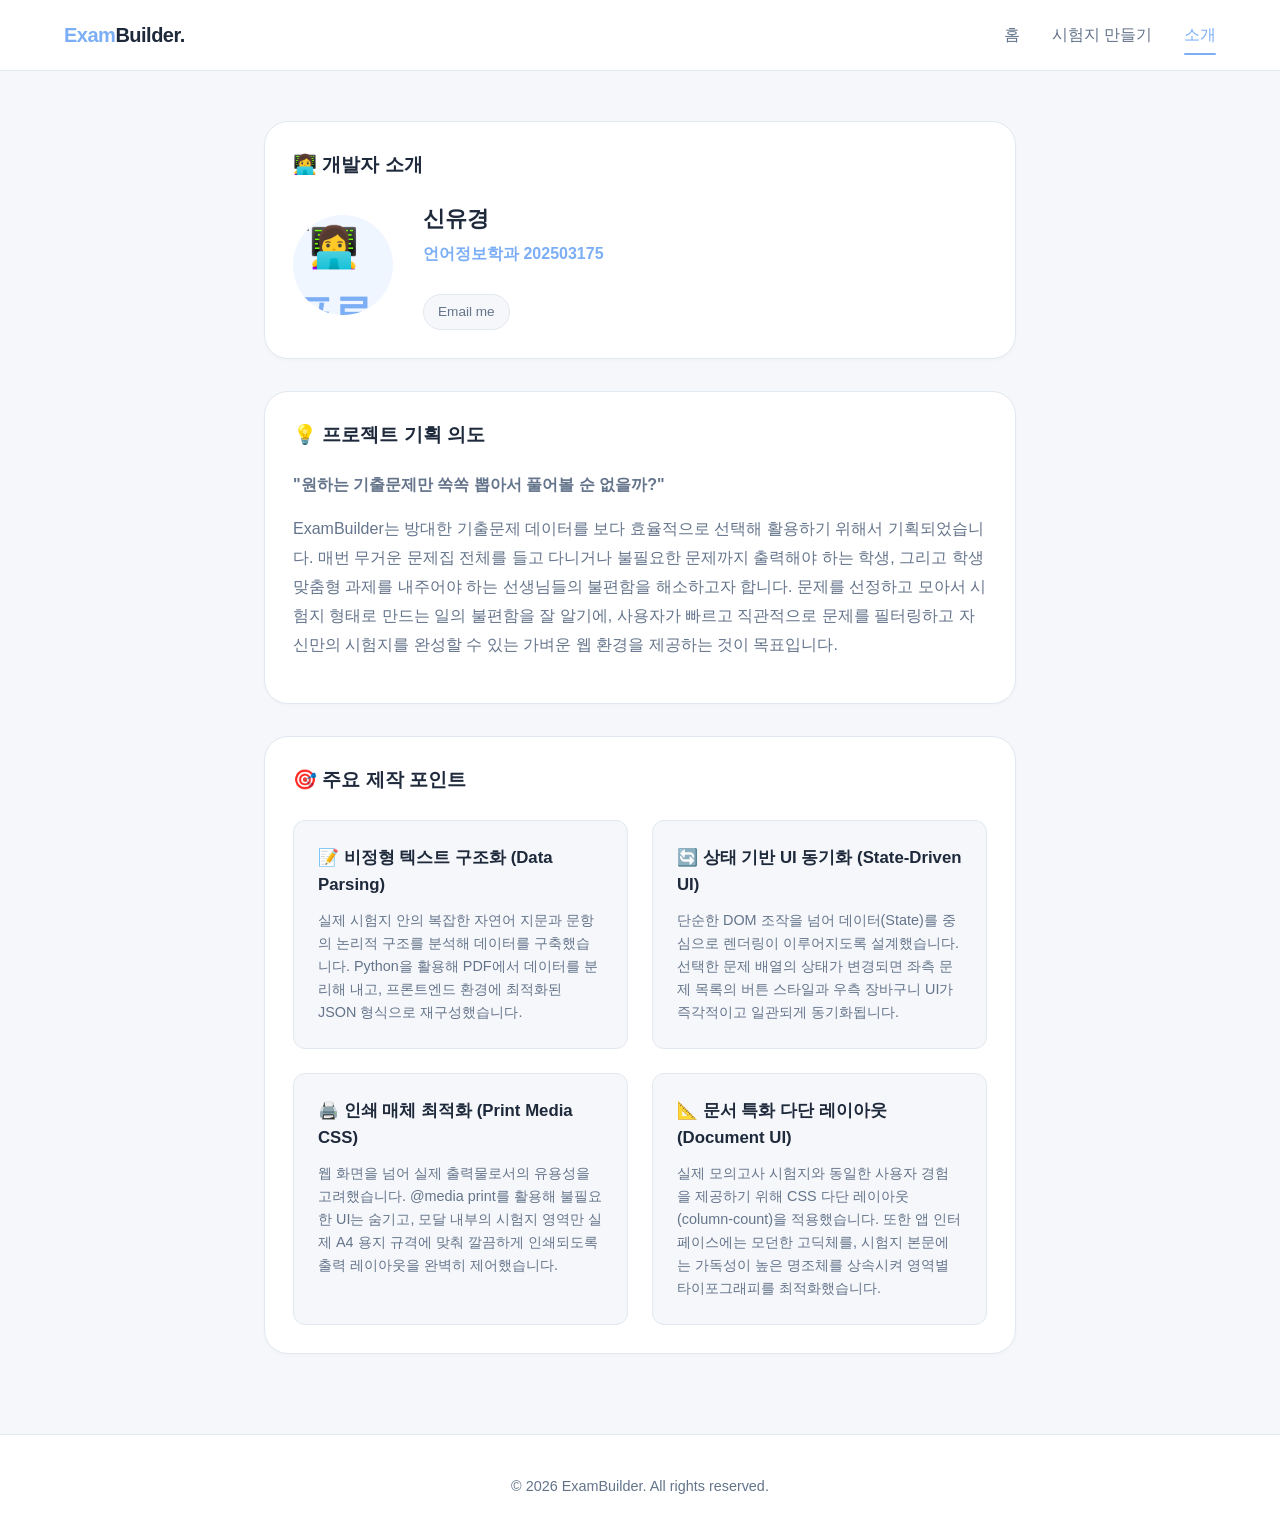
==== about.html @ db3f3ad5 "Add files via upload" ====
<!DOCTYPE html>
<html lang="en">

<head>
    <meta charset="UTF-8">
    <meta name="viewport" content="width=device-width, initial-scale=1.0">
    <title>ExamBuilder</title>

    <link rel="preconnect" href="https://fonts.googleapis.com">
    <link rel="preconnect" href="https://fonts.gstatic.com" crossorigin>
    <link href="https://fonts.googleapis.com/css2?family=Nanum+Myeongjo:wght@400;700;800&display=swap" rel="stylesheet">

    <link rel="stylesheet" href="style.css">
</head>

<body>
    <header>
        <div class="container header-inner">
            <div class="logo">
                <a href="index.html"><span>Exam</span>Builder.</a>
            </div>
            <nav>
                <ul>
                    <li><a href="index.html">홈</a></li>
                    <li><a href="content.html">시험지 만들기</a></li>
                    <li><a href="about.html" class="active">소개</a></li>
                </ul>
            </nav>
        </div>
    </header>

    <main class="container about-layout">
        <section class="card">
            <h2 class="section-title">👩‍💻 개발자 소개</h2>
            <div class="profile-wrapper">
                <div class="profile-avatar">
                    <img src="img/profile.png" alt="👩‍💻 프로필 아바타" class="profile-img">
                </div>
                <div class="profile-info">
                    <h3>신유경</h3>
                    <span class="role">언어정보학과 202503175</span>

                    <div class="profile-links">
                        <a href="mailto:cheongsan16@naver.com" class="link-badge">Email me</a>
                    </div>
                </div>
            </div>
        </section>

        <section class="card">
            <h2 class="section-title">💡 프로젝트 기획 의도</h2>
            <div class="text-content">
                <p><strong>"원하는 기출문제만 쏙쏙 뽑아서 풀어볼 순 없을까?"</strong></p>
                <p>ExamBuilder는 방대한 기출문제 데이터를 보다 효율적으로 선택해 활용하기 위해서 기획되었습니다. 매번 무거운 문제집 전체를 들고 다니거나 불필요한 문제까지 출력해야
                    하는 학생, 그리고 학생 맞춤형 과제를 내주어야 하는 선생님들의 불편함을 해소하고자 합니다. 문제를 선정하고 모아서 시험지 형태로 만드는 일의 불편함을 잘 알기에,
                    사용자가 빠르고 직관적으로 문제를 필터링하고 자신만의 시험지를 완성할 수 있는 가벼운 웹 환경을 제공하는 것이 목표입니다.</p>
            </div>
        </section>

        <section class="card">
            <h2 class="section-title">🎯 주요 제작 포인트</h2>
            <div class="point-grid">
                <div class="point-item">
                    <h4>📝 비정형 텍스트 구조화 (Data Parsing)</h4>
                    <p>실제 시험지 안의 복잡한 자연어 지문과 문항의 논리적 구조를 분석해 데이터를 구축했습니다. Python을 활용해 PDF에서 데이터를 분리해 내고,
                        프론트엔드 환경에 최적화된 JSON 형식으로 재구성했습니다.</p>
                </div>
                <div class="point-item">
                    <h4>🔄 상태 기반 UI 동기화 (State-Driven UI)</h4>
                    <p>단순한 DOM 조작을 넘어 데이터(State)를 중심으로 렌더링이 이루어지도록 설계했습니다. 선택한 문제 배열의 상태가 변경되면 좌측 문제 목록의 버튼 스타일과 우측
                        장바구니 UI가 즉각적이고 일관되게 동기화됩니다.</p>
                </div>
                <div class="point-item">
                    <h4>🖨️ 인쇄 매체 최적화 (Print Media CSS)</h4>
                    <p>웹 화면을 넘어 실제 출력물로서의 유용성을 고려했습니다. @media print를 활용해 불필요한 UI는 숨기고, 모달 내부의 시험지 영역만 실제 A4 용지 규격에 맞춰
                        깔끔하게 인쇄되도록 출력 레이아웃을 완벽히 제어했습니다.</p>
                </div>
                <div class="point-item">
                    <h4>📐 문서 특화 다단 레이아웃 (Document UI)</h4>
                    <p>실제 모의고사 시험지와 동일한 사용자 경험을 제공하기 위해 CSS 다단 레이아웃(column-count)을 적용했습니다. 또한 앱 인터페이스에는 모던한 고딕체를, 시험지
                        본문에는 가독성이 높은 명조체를 상속시켜 영역별 타이포그래피를 최적화했습니다.</p>
                </div>
            </div>
        </section>

    </main>

    <footer class="site-footer">
        <div class="container">
            <p>&copy; 2026 ExamBuilder. All rights reserved.</p>
        </div>
    </footer>
    <script src="app.js"></script>
</body>

</html>
---- style.css ----
:root {
    --bg-color: #f5f7fa;
    --surface-color: #ffffff;
    --text-main: #1e293b;
    --text-muted: #64748b;
    --border-color: #e2e8f0;

    --point-color: #7baef5;
    --point-color-hover: #5a96e8;
    --point-color-light: #eff6ff;

    --max-width: 1200px;
    --header-height: 70px;
    --radius-sm: 8px;
    --radius-md: 12px;
    --radius-lg: 24px;

    --shadow-sm: 0 2px 4px rgba(0, 0, 0, 0.02);
    --shadow-md: 0 8px 24px rgba(0, 0, 0, 0.04);
}

* {
    margin: 0;
    padding: 0;
    box-sizing: border-box;

}

body {
    background-color: var(--bg-color);
    color: var(--text-main);
    line-height: 1.6;
    display: flex;
    flex-direction: column;
    min-height: 100vh;
    font-family: 'Pretendard', -apple-system, BlinkMacSystemFont, "Segoe UI", Roboto, sans-serif;
}

a {
    text-decoration: none;
    color: inherit;
}

ul {
    list-style: none;
}

.container {
    width: 100%;
    max-width: var(--max-width);
    margin: 0 auto;
    padding: 0 24px;
}

/* 1. 헤더 (공통) */
header {
    background-color: var(--surface-color);
    border-bottom: 1px solid var(--border-color);
    position: sticky;
    top: 0;
    z-index: 100;
}

.header-inner {
    height: var(--header-height);
    display: flex;
    justify-content: space-between;
    align-items: center;
}

.logo {
    font-size: 1.25rem;
    font-weight: 800;
    letter-spacing: -0.5px;
}

.logo span {
    color: var(--point-color);
}

nav ul {
    display: flex;
    gap: 32px;
}

nav a {
    font-weight: 500;
    color: var(--text-muted);
    transition: color 0.2s ease;
    position: relative;
    padding: 8px 0;
}

nav a:hover,
nav a.active {
    color: var(--point-color);
}

nav a.active::after {
    content: '';
    position: absolute;
    bottom: -4px;
    left: 0;
    width: 100%;
    height: 2px;
    background-color: var(--point-color);
    border-radius: 2px;
}

/* 2. 메인 영역 */
main {
    flex: 1;
    padding-bottom: 80px;
}

/* Hero Section */
.hero-section {
    background-color: var(--surface-color);
    padding: 80px 20px;
    text-align: center;
    border-bottom: 1px solid var(--border-color);
}

.hero-title {
    font-size: 2.8rem;
    font-weight: 800;
    line-height: 1.3;
    margin-bottom: 20px;
    letter-spacing: -1px;
}

.hero-title span {
    color: var(--point-color);
}

.hero-subtitle {
    font-size: 1.1rem;
    color: var(--text-muted);
    margin-bottom: 40px;
    max-width: 600px;
    margin-left: auto;
    margin-right: auto;
}

.cta-btn {
    display: inline-block;
    padding: 18px 40px;
    background-color: var(--point-color);
    color: white;
    font-size: 1.1rem;
    font-weight: 700;
    border-radius: 50px;
    box-shadow: 0 4px 12px rgba(123, 174, 245, 0.4);
    transition: all 0.3s ease;
}

.cta-btn:hover {
    background-color: var(--point-color-hover);
    transform: translateY(-2px);
    box-shadow: 0 6px 16px rgba(123, 174, 245, 0.5);
}

/* index.html */
.features-section {
    padding: 80px 0;
}

.section-header {
    text-align: center;
    margin-bottom: 50px;
}

.section-header h2 {
    font-size: 2rem;
    font-weight: 700;
    margin-bottom: 10px;
}

.section-header p {
    color: var(--text-muted);
}

.features-grid {
    display: grid;
    grid-template-columns: repeat(3, 1fr);
    gap: 30px;
}

.feature-card {
    background-color: var(--surface-color);
    padding: 40px 30px;
    border-radius: var(--radius-lg);
    border: 1px solid var(--border-color);
    text-align: center;
    box-shadow: var(--shadow-sm);
    transition: transform 0.3s ease, box-shadow 0.3s ease;
}

.feature-card:hover {
    transform: translateY(-5px);
    box-shadow: var(--shadow-md);
}

.feature-icon {
    width: 60px;
    height: 60px;
    background-color: var(--point-color-light);
    color: var(--point-color);
    border-radius: 50%;
    display: flex;
    align-items: center;
    justify-content: center;
    font-size: 24px;
    font-weight: bold;
    margin: 0 auto 20px auto;
}

.feature-card h3 {
    font-size: 1.25rem;
    margin-bottom: 12px;
    color: var(--text-main);
}

.feature-card p {
    color: var(--text-muted);
    font-size: 0.95rem;
}

/* index.html - 미리보기 */
.preview-section {
    padding: 60px 0;
    background-color: var(--point-color-light);
    border-radius: var(--radius-lg);
    margin: 0 24px;
    text-align: center;
    border: 1px solid #dbeafe;
}

.preview-box {
    background-color: white;
    width: 100%;
    max-width: 700px;
    height: 350px;
    margin: 40px auto 0;
    border-radius: 12px;
    box-shadow: 0 -10px 30px rgba(0, 0, 0, 0.05);
    border: 1px solid var(--border-color);
    overflow: hidden;
    display: flex;
    align-items: center;
    justify-content: center;
}

.preview-img {
    width: 100%;
    height: 100%;
    object-fit: cover;
    display: block;
}

/* content.html - 2단 레이아웃 */
main.content-layout {
    flex: 1;
    display: flex;
    gap: 32px;
    padding-top: 40px;
    padding-bottom: 80px;
}

/* content.html - main 좌측 */
.content-area {
    flex: 3;
    display: flex;
    flex-direction: column;
    gap: 24px;
}

/* 우측: 사이드바 (장바구니) */
aside.sidebar {
    flex: 1;
    min-width: 320px;
}

.card {
    background-color: var(--surface-color);
    border: 1px solid var(--border-color);
    border-radius: var(--radius-lg);
    padding: 28px;
    box-shadow: var(--shadow-sm);
}

.section-title {
    font-size: 1.2rem;
    font-weight: 700;
    margin-bottom: 20px;
    display: flex;
    justify-content: space-between;
    align-items: center;
}

.badge-count {
    background-color: var(--point-color-light);
    color: var(--point-color-hover);
    font-size: 0.85rem;
    padding: 4px 10px;
    border-radius: 20px;
    font-weight: 600;
}

/* content.html - 필터 영역 */
.filter-group {
    margin-bottom: 20px;
}

.filter-label {
    display: block;
    font-size: 0.9rem;
    font-weight: 600;
    color: var(--text-muted);
    margin-bottom: 10px;
    margin-left: 7px;
}

.filter-controls {
    display: flex;
    flex-wrap: wrap;
    align-items: center;
    gap: 12px;
}

.filter-select {
    padding: 8px 12px;
    border: 1px solid var(--border-color);
    background-color: var(--surface-color);
    border-radius: 8px;
    font-size: 0.95rem;
    color: var(--text-main);
    cursor: pointer;
    transition: all 0.2s;
    outline: none;
}

.filter-select:focus {
    border-color: var(--point-color);
    box-shadow: 0 0 0 3px var(--point-color-light);
}

.filter-btn {
    padding: 8px 18px;
    border: 1px solid var(--border-color);
    background-color: var(--surface-color);
    border-radius: 20px;
    font-size: 0.95rem;
    color: var(--text-muted);
    cursor: pointer;
    transition: all 0.2s;
}

.filter-btn:hover {
    background-color: var(--bg-color);
}

.filter-btn.active {
    background-color: var(--point-color-light);
    color: var(--point-color-hover);
    border-color: var(--point-color);
    font-weight: 700;
}

/* content.html - 문제 목록 */
.question-list {
    display: flex;
    flex-direction: column;
    gap: 16px;
}

.question-item {
    padding: 20px;
    border: 1px solid var(--border-color);
    border-radius: var(--radius-md);
    display: flex;
    justify-content: space-between;
    align-items: center;
    transition: box-shadow 0.2s, border-color 0.2s;
}

.question-item:hover {
    border-color: var(--point-color);
    box-shadow: 0 4px 12px rgba(123, 174, 245, 0.1);
}

.q-info h4 {
    font-size: 1.05rem;
    margin-bottom: 8px;
    font-weight: 600;
}

.q-meta {
    display: flex;
    gap: 8px;
    font-size: 0.85rem;
    color: var(--text-muted);
}

.q-meta span {
    background-color: var(--bg-color);
    padding: 4px 8px;
    border-radius: 4px;
}

.btn-add {
    padding: 10px 20px;
    background-color: var(--surface-color);
    color: var(--point-color);
    border: 1px solid var(--point-color);
    border-radius: var(--radius-sm);
    font-weight: 600;
    cursor: pointer;
    transition: all 0.2s;
    white-space: nowrap;
}

.btn-add:hover {
    background-color: var(--point-color-light);
}

.btn-add.is-added {
    background-color: var(--point-color-light);
    color: var(--point-color-hover);
}

.btn-add.is-added:hover {
    box-shadow: inset 0 2px 4px rgba(0, 0, 0, 0.05);
}

/* content.html - 사이드바 장바구니 */
.sticky-wrapper {
    position: sticky;
    top: calc(var(--header-height) + 40px);
}

.cart-list {
    min-height: 200px;
    max-height: 400px;
    overflow-y: auto;
    display: flex;
    flex-direction: column;
    gap: 12px;
    margin-bottom: 24px;
    padding-right: 8px;
}

/* 스크롤바 커스텀 */
.cart-list::-webkit-scrollbar {
    width: 6px;
}

.cart-list::-webkit-scrollbar-track {
    background: var(--bg-color);
    border-radius: 4px;
}

.cart-list::-webkit-scrollbar-thumb {
    background: #cbd5e1;
    border-radius: 4px;
}

/* 비어있을 때 */
.empty-message {
    height: 100%;
    display: flex;
    align-items: center;
    justify-content: center;
    color: var(--text-muted);
    font-size: 0.95rem;
    background-color: var(--bg-color);
    border: 1px dashed #cbd5e1;
    border-radius: var(--radius-md);
    padding: 40px 0;
    margin-bottom: 24px;
}

/* 장바구니 아이템 */
.cart-item {
    padding: 12px;
    background-color: var(--bg-color);
    border-radius: var(--radius-sm);
    display: flex;
    justify-content: space-between;
    align-items: flex-start;
    font-size: 0.9rem;
}

.cart-item-title {
    font-weight: 500;
    color: var(--text-main);
    margin-bottom: 4px;
}

.cart-item-desc {
    color: var(--text-muted);
    font-size: 0.8rem;
}

.btn-remove {
    background: none;
    border: none;
    color: #ef4444;
    cursor: pointer;
    font-size: 1.2rem;
    line-height: 1;
    padding: 0 4px;
}

.btn-generate {
    width: 100%;
    padding: 16px;
    background-color: var(--point-color);
    color: white;
    border: none;
    border-radius: var(--radius-md);
    font-size: 1.1rem;
    font-weight: 700;
    cursor: pointer;
    transition: all 0.2s;
    box-shadow: 0 4px 12px rgba(123, 174, 245, 0.3);
}

.btn-generate:hover:not(:disabled) {
    background-color: var(--point-color-hover);
    transform: translateY(-2px);
}

.btn-generate:disabled {
    background-color: #cbd5e1;
    box-shadow: none;
    cursor: not-allowed;
}

/* about.html */
main.about-layout {
    flex: 1;
    display: flex;
    flex-direction: column;
    gap: 32px;
    padding-top: 50px;
    padding-bottom: 80px;
    max-width: 800px;
}

.profile-wrapper {
    display: flex;
    align-items: center;
    gap: 30px;
}

.profile-avatar {
    width: 100px;
    height: 100px;
    background-color: var(--point-color-light);
    border-radius: 50%;
    display: flex;
    justify-content: center;
    align-items: center;
    font-size: 2.5rem;
    color: var(--point-color);
    font-weight: bold;
    flex-shrink: 0;
}

.profile-img {
    width: 100%;
    height: 100%;
    border-radius: 50%;
    object-fit: cover;
    display: block;
}

.profile-info h3 {
    font-size: 1.4rem;
    margin-bottom: 4px;
}

.profile-info .role {
    color: var(--point-color);
    font-weight: 600;
    margin-bottom: 12px;
    display: inline-block;
}

.profile-info p {
    color: var(--text-muted);
    font-size: 0.95rem;
    margin-bottom: 4px;
}

.profile-links {
    margin-top: 16px;
    display: flex;
    gap: 12px;
}

.link-badge {
    padding: 6px 14px;
    background-color: var(--bg-color);
    border: 1px solid var(--border-color);
    border-radius: 20px;
    font-size: 0.85rem;
    color: var(--text-muted);
    transition: all 0.2s;
}

.link-badge:hover {
    color: var(--point-color);
    border-color: var(--point-color);
    background-color: var(--surface-color);
}

.text-content {
    color: var(--text-muted);
    line-height: 1.8;
    font-size: 1rem;
}

.text-content p {
    margin-bottom: 16px;
}

.point-grid {
    display: grid;
    grid-template-columns: 1fr 1fr;
    gap: 24px;
    margin-top: 24px;
}

.point-item {
    background-color: var(--bg-color);
    padding: 24px;
    border-radius: var(--radius-md);
    border: 1px solid var(--border-color);
}

.point-item h4 {
    font-size: 1.05rem;
    color: var(--text-main);
    margin-bottom: 10px;
    display: flex;
    align-items: center;
    gap: 8px;
}

.point-item p {
    font-size: 0.9rem;
    color: var(--text-muted);
    line-height: 1.6;
}

/* Footer (공통) */
footer {
    background-color: var(--surface-color);
    border-top: 1px solid var(--border-color);
    padding: 40px 0;
    text-align: center;
    color: var(--text-muted);
    font-size: 0.9rem;
}

/* 모바일 대응 */
@media (max-width: 768px) {

    /* 모바일 헤더 */
    .header-inner {
        flex-direction: column;
        height: auto;
        padding: 16px 20px;
        gap: 12px;
    }

    nav.main-nav {
        width: 100%;
    }

    nav.main-nav ul {
        display: flex;
        flex-direction: row;
        justify-content: center;
        gap: 24px;
    }

    nav a {
        font-size: 0.95rem;
        padding: 4px 0;
    }

    /* index.html 그리드 1단으로 */
    .features-grid {
        grid-template-columns: repeat(1, 1fr);
    }

    /* about.html 그리드 1단으로 */
    .point-grid {
        grid-template-columns: 1fr;
    }

    /* content.html 2단 레이아웃을 1단으로 합치고 수직 정렬 */
    main.content-layout {
        flex-direction: column;
        padding-top: 20px;
        gap: 20px;
    }

    .content-area {
        width: 100%;
    }

    aside.sidebar {
        width: 100%;
        min-width: unset;
    }

    .sticky-wrapper {
        position: static;
    }

    .card {
        padding: 20px;
        border-radius: 16px;
    }

    .filter-label {
        margin-left: 0;
    }

    .modal-window {
        width: 100%;
        height: 100vh;
        border-radius: 0;
    }

    .modal-body {
        padding: 20px 10px;
        overflow-x: auto;
    }

    .a4-paper {
        min-width: 210mm;
    }
}

/* 모달 영역 */
.modal-overlay {
    position: fixed;
    top: 0;
    left: 0;
    width: 100%;
    height: 100%;
    background-color: rgba(15, 23, 42, 0.6);
    backdrop-filter: blur(4px);
    display: flex;
    justify-content: center;
    align-items: center;
    z-index: 1000;
}

.modal-window {
    background-color: white;
    width: 95%;
    max-width: 1000px;
    height: 90vh;
    border-radius: var(--radius-lg);
    display: flex;
    flex-direction: column;
    overflow: hidden;
    box-shadow: 0 25px 50px -12px rgba(0, 0, 0, 0.25);
}

.modal-header {
    padding: 20px 24px;
    border-bottom: 1px solid var(--border-color);
    display: flex;
    justify-content: space-between;
    align-items: center;
}

.modal-body {
    flex: 1;
    background-color: #cbd5e1;
    overflow-y: auto;
    padding: 40px 20px;
    display: block;
}

/* 모달 a4 모양 */
.a4-paper {
    background-color: white;
    width: 210mm;
    height: 297mm;
    padding: 15mm;
    margin: 0 auto 30px auto;
    box-sizing: border-box;
    display: block;
    font-family: 'Batang', serif;
    color: black;
    box-shadow: 0 4px 20px rgba(0, 0, 0, 0.1);
    position: relative;
    page-break-after: always;
    break-after: page;
}

.paper-title {
    text-align: center;
    font-size: 1.5rem;
    font-weight: bold;
    border-bottom: 2px solid black;
    padding-bottom: 8mm;
    margin-bottom: 5mm;
    height: 15mm;
    box-sizing: border-box;
}

.paper-content-window {
    width: 180mm;
    height: 247mm;
    overflow: hidden;
    position: relative;
}

.measure-board {
    position: absolute;
    visibility: hidden;
    top: -9999px;
    left: -9999px;
}

.master-columns {
    height: 247mm;
    column-width: 85mm;
    column-gap: 10mm;
    column-fill: auto;
    position: absolute;
    top: 0;
    left: 0;
    text-align: justify;
}

.paper-paragraph {
    margin-bottom: 15px;
}

.paragraph-title {
    font-weight: bold;
    font-size: 0.95rem;
    margin-bottom: 6px;
    break-after: avoid;
    page-break-after: avoid;
}

.paragraph-box {
    border: 1px solid black;
    padding: 14px;
    line-height: 1.7;
    text-align: justify;
    font-size: 0.9rem;
}

.paper-question {
    page-break-inside: avoid;
    break-inside: avoid;
    margin-bottom: 22px;
}

.question-title {
    font-size: 0.95rem;
    line-height: 1.5;
    text-align: justify;
    margin-bottom: 8px;
}

.bogi-box {
    border: 1px solid var(--text-main);
    padding: 12px;
    margin: 10px 0;
    background-color: #fafafa;
    line-height: 1.6;
    font-size: 0.9rem;
    -webkit-print-color-adjust: exact;
    print-color-adjust: exact;
}

.choices-list {
    list-style-type: none;
    padding-left: 5px;
    margin-top: 10px;
}

.choices-list li {
    margin-bottom: 6px;
    display: flex;
    gap: 6px;
    align-items: flex-start;
    text-align: justify;
    line-height: 1.5;
    font-size: 0.9rem;
}

.score-container {
    display: flex;
    justify-content: center;
    padding: 20px 0;
}

.score-table {
    width: 80%;
    border-collapse: collapse;
    text-align: center;
    border: 2px solid black;
    font-size: 1.05rem;
}

.score-table thead>tr {
    background-color: #f1f5f9;
    border-bottom: 2px solid black;
}

.score-table th {
    padding: 12px;
    border: 1px solid #94a3b8;
}

.score-table tbody>tr {
    border-bottom: 1px solid #cbd5e1;
}

.score-table td {
    padding: 10px;
    border: 1px solid #94a3b8;
    font-weight: bold;
}

.modal-footer {
    padding: 16px 24px;
    border-top: 1px solid var(--border-color);
    background-color: var(--surface-color);
    display: flex;
    justify-content: flex-end;
    gap: 12px;
}

.btn-print {
    padding: 12px 24px;
    background-color: var(--text-main);
    color: white;
    border: none;
    border-radius: var(--radius-sm);
    font-weight: 600;
    cursor: pointer;
}

.hidden {
    display: none !important;
}

@media print {
    body * {
        visibility: hidden;
    }

    #exam-modal,
    #exam-modal * {
        visibility: visible;
    }

    #exam-modal {
        position: absolute;
        top: 0;
        left: 0;
        width: 100%;
        background: none;
        display: block;
    }

    .modal-window {
        position: relative;
        width: 100%;
        max-width: none;
        height: auto;
        box-shadow: none;
        background: none;
        display: block;
    }

    .modal-header,
    .modal-footer {
        display: none !important;
    }

    .modal-body {
        padding: 0;
        background: none;
        display: block;
    }

    .a4-paper {
        margin: 0;
        box-shadow: none;
    }

    @page {
        margin: 0;
        size: A4 portrait;
    }
}
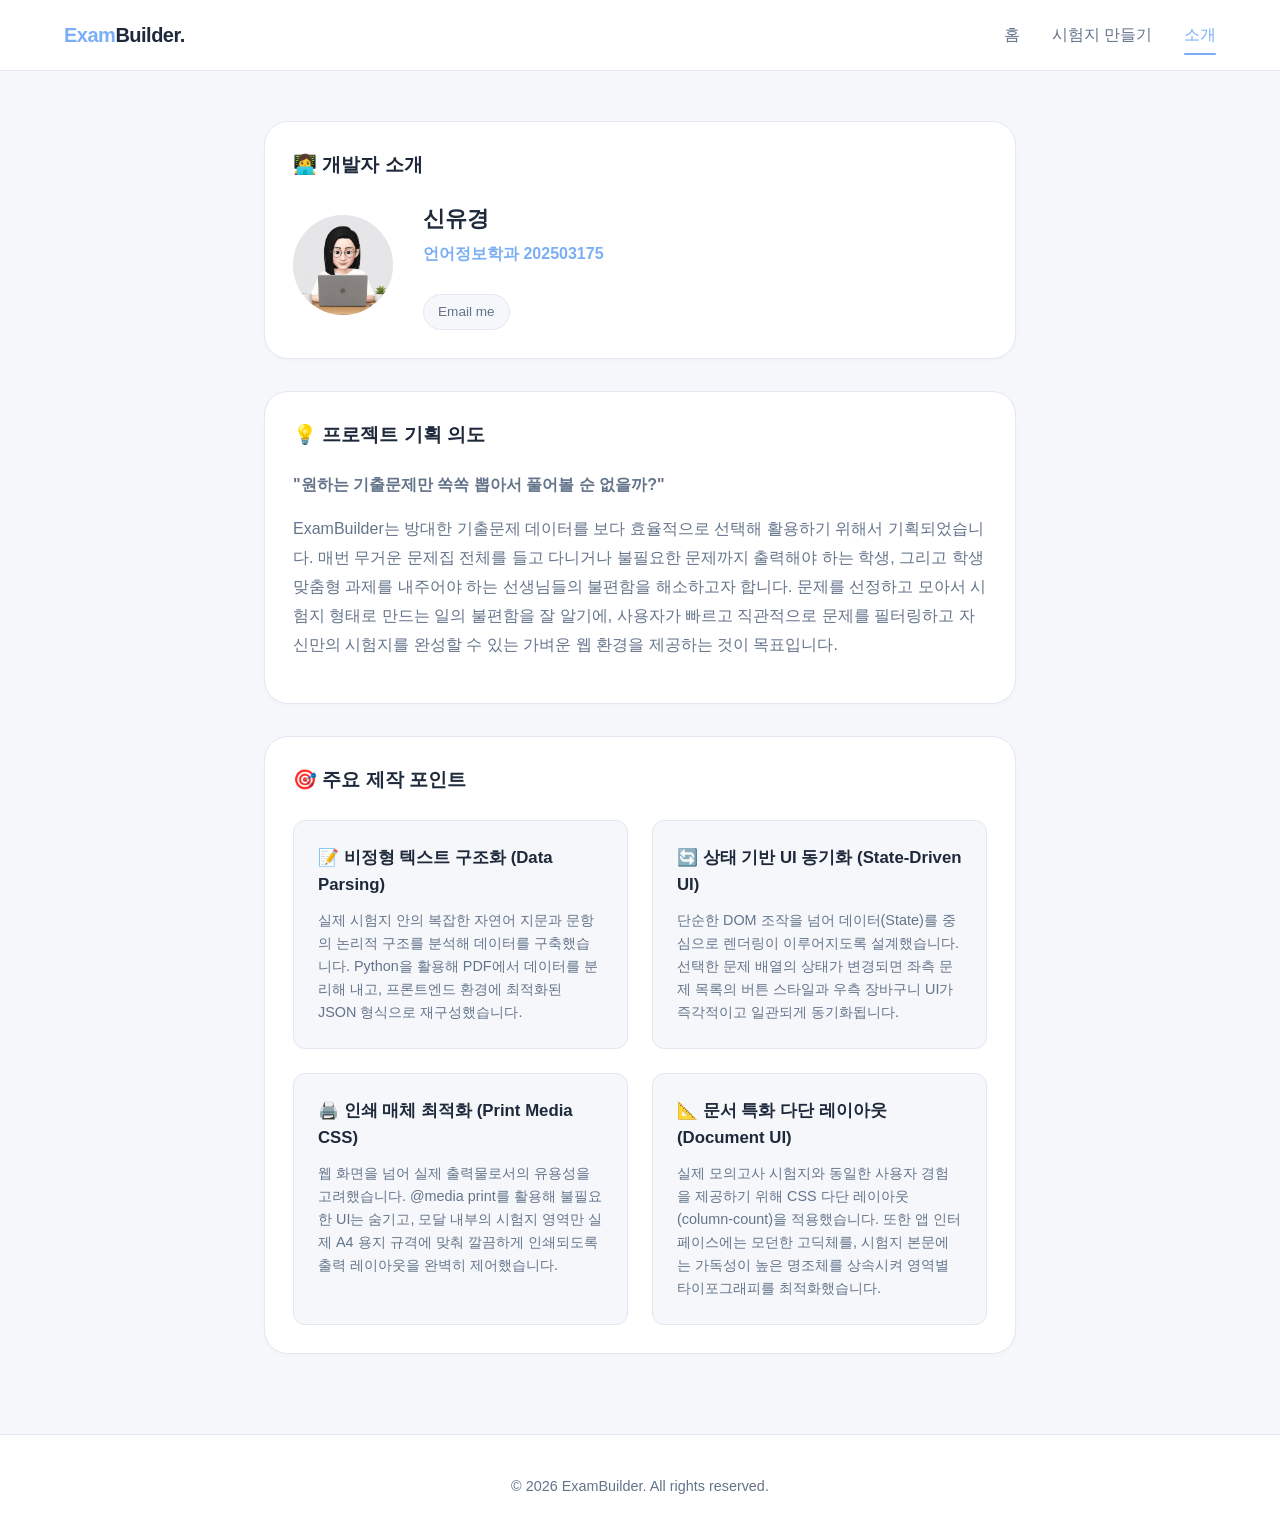
==== commit 7b0437a5: "Update about.html" ====
--- a/about.html
+++ b/about.html
@@ -34,7 +34,7 @@
             <h2 class="section-title">👩‍💻 개발자 소개</h2>
             <div class="profile-wrapper">
                 <div class="profile-avatar">
-                    <img src="img/profile.png" alt="👩‍💻 프로필 아바타" class="profile-img">
+                    <img src="imgs/profile.png" alt="👩‍💻 프로필 아바타" class="profile-img">
                 </div>
                 <div class="profile-info">
                     <h3>신유경</h3>
@@ -93,4 +93,4 @@
     <script src="app.js"></script>
 </body>
 
-</html>+</html>
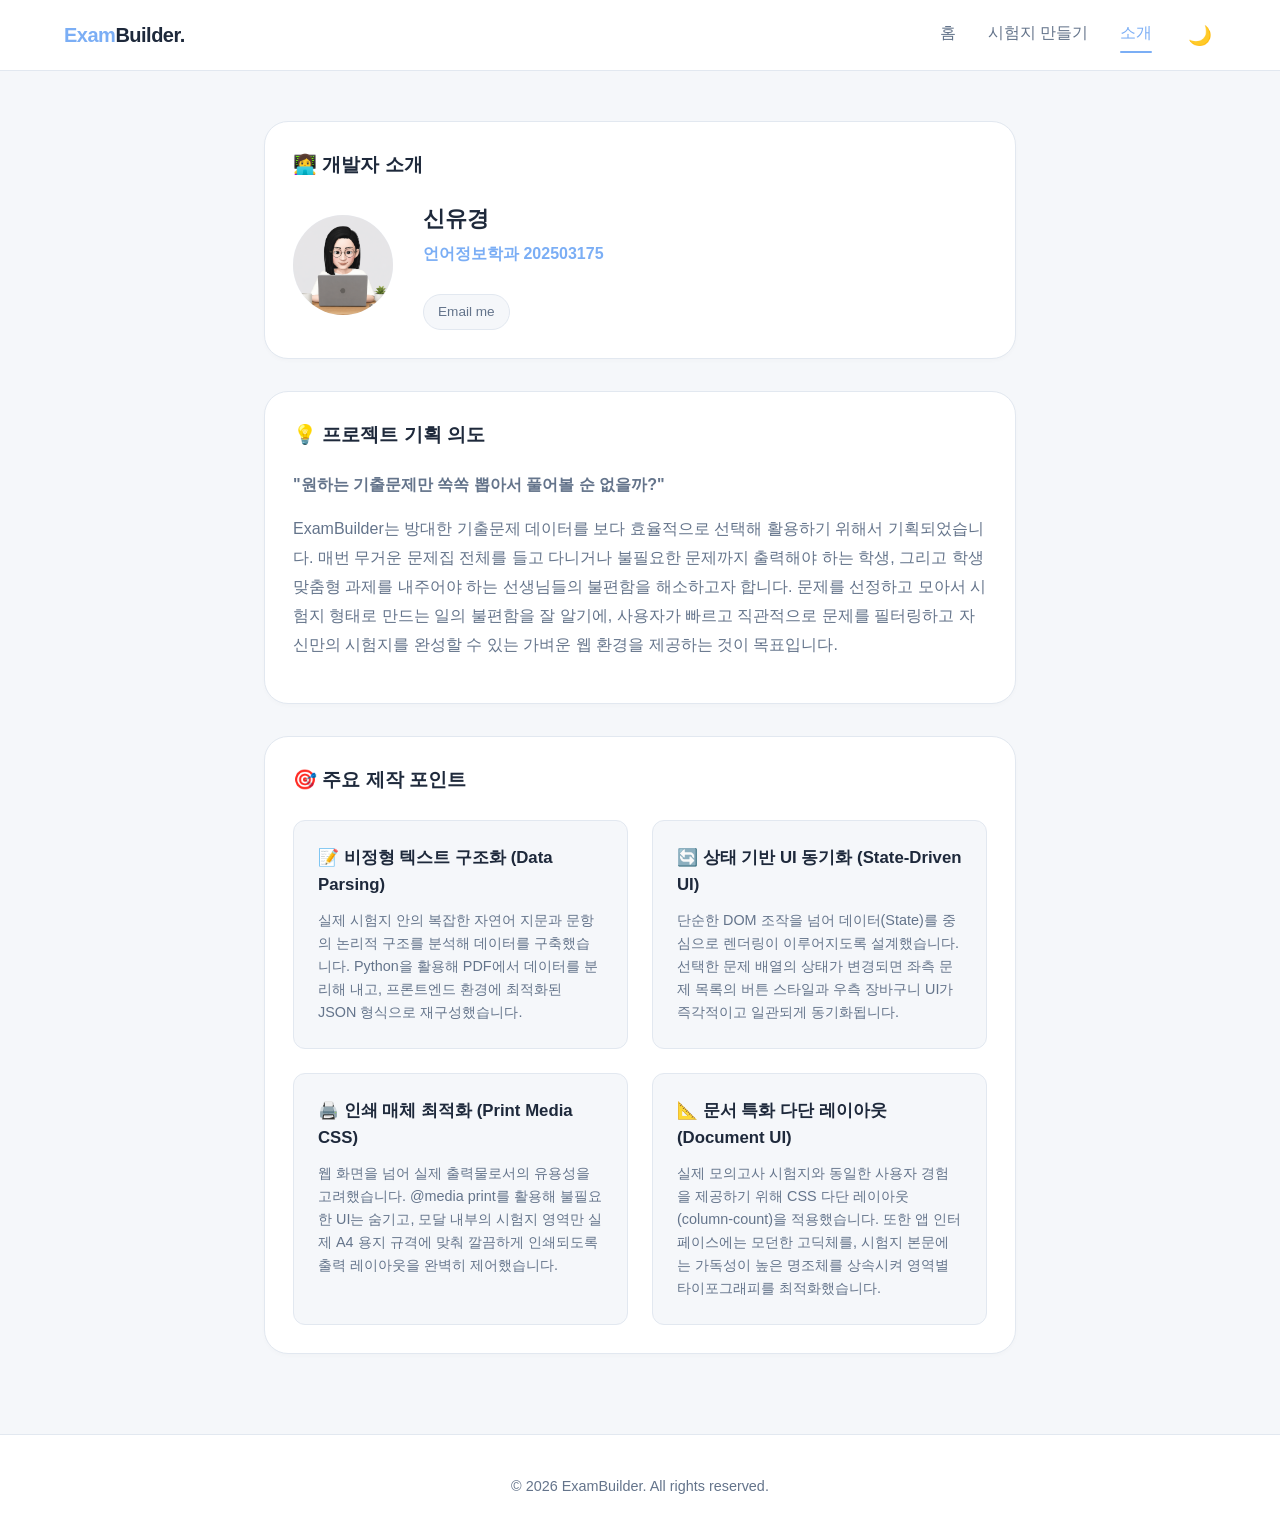
==== commit 5eb5a22a: "Add files via upload" ====
--- a/about.html
+++ b/about.html
@@ -24,6 +24,7 @@
                     <li><a href="index.html">홈</a></li>
                     <li><a href="content.html">시험지 만들기</a></li>
                     <li><a href="about.html" class="active">소개</a></li>
+                    <li><button id="themeToggleBtn" class="theme-toggle" aria-label="테마 변경">🌙</button></li>
                 </ul>
             </nav>
         </div>
@@ -34,7 +35,7 @@
             <h2 class="section-title">👩‍💻 개발자 소개</h2>
             <div class="profile-wrapper">
                 <div class="profile-avatar">
-                    <img src="imgs/profile.png" alt="👩‍💻 프로필 아바타" class="profile-img">
+                    <img src="img/profile.png" alt="👩‍💻 프로필 아바타" class="profile-img">
                 </div>
                 <div class="profile-info">
                     <h3>신유경</h3>
@@ -93,4 +94,4 @@
     <script src="app.js"></script>
 </body>
 
-</html>
+</html>
--- a/style.css
+++ b/style.css
@@ -19,6 +19,21 @@
     --shadow-md: 0 8px 24px rgba(0, 0, 0, 0.04);
 }
 
+[data-theme="dark"] {
+    --bg-color: #0f172a;
+    --surface-color: #1e293b;
+    --text-main: #f8fafc;
+    --text-muted: #94a3b8;
+    --border-color: #334155;
+
+    --point-color: #7baef5;
+    --point-color-hover: #93c5fd;
+    --point-color-light: #1e3a8a;
+
+    --shadow-sm: 0 2px 4px rgba(0, 0, 0, 0.2);
+    --shadow-md: 0 8px 24px rgba(0, 0, 0, 0.3);
+}
+
 * {
     margin: 0;
     padding: 0;
@@ -34,6 +49,20 @@
     flex-direction: column;
     min-height: 100vh;
     font-family: 'Pretendard', -apple-system, BlinkMacSystemFont, "Segoe UI", Roboto, sans-serif;
+    transition: background-color 0.3s ease, color 0.3s ease;
+}
+
+header,
+.card,
+.filter-select,
+.filter-btn,
+.btn-add,
+.cart-item,
+.modal-window,
+footer,
+.main-nav,
+.modal-footer {
+    transition: background-color 0.3s ease, border-color 0.3s ease, color 0.3s ease, box-shadow 0.3s ease;
 }
 
 a {
@@ -663,88 +692,6 @@
     text-align: center;
     color: var(--text-muted);
     font-size: 0.9rem;
-}
-
-/* 모바일 대응 */
-@media (max-width: 768px) {
-
-    /* 모바일 헤더 */
-    .header-inner {
-        flex-direction: column;
-        height: auto;
-        padding: 16px 20px;
-        gap: 12px;
-    }
-
-    nav.main-nav {
-        width: 100%;
-    }
-
-    nav.main-nav ul {
-        display: flex;
-        flex-direction: row;
-        justify-content: center;
-        gap: 24px;
-    }
-
-    nav a {
-        font-size: 0.95rem;
-        padding: 4px 0;
-    }
-
-    /* index.html 그리드 1단으로 */
-    .features-grid {
-        grid-template-columns: repeat(1, 1fr);
-    }
-
-    /* about.html 그리드 1단으로 */
-    .point-grid {
-        grid-template-columns: 1fr;
-    }
-
-    /* content.html 2단 레이아웃을 1단으로 합치고 수직 정렬 */
-    main.content-layout {
-        flex-direction: column;
-        padding-top: 20px;
-        gap: 20px;
-    }
-
-    .content-area {
-        width: 100%;
-    }
-
-    aside.sidebar {
-        width: 100%;
-        min-width: unset;
-    }
-
-    .sticky-wrapper {
-        position: static;
-    }
-
-    .card {
-        padding: 20px;
-        border-radius: 16px;
-    }
-
-    .filter-label {
-        margin-left: 0;
-    }
-
-    .modal-window {
-        width: 100%;
-        height: 100vh;
-        border-radius: 0;
-    }
-
-    .modal-body {
-        padding: 20px 10px;
-        overflow-x: auto;
-    }
-
-    .a4-paper {
-        min-width: 210mm;
-    }
 }
 
 /* 모달 영역 */
@@ -960,6 +907,104 @@
     display: none !important;
 }
 
+.theme-toggle {
+    background: none;
+    border: none;
+    font-size: 1.2rem;
+    cursor: pointer;
+    padding: 4px;
+    color: var(--text-main);
+    transition: transform 0.2s ease;
+    display: flex;
+    align-items: center;
+}
+
+.theme-toggle:hover {
+    transform: scale(1.15) rotate(10deg);
+}
+
+/* 모바일 대응 */
+@media (max-width: 768px) {
+
+    /* 모바일 헤더 */
+    .header-inner {
+        flex-direction: column;
+        height: auto;
+        padding: 16px 20px;
+        gap: 12px;
+    }
+
+    nav.main-nav {
+        width: 100%;
+    }
+
+    nav.main-nav ul {
+        display: flex;
+        flex-direction: row;
+        justify-content: center;
+        gap: 24px;
+    }
+
+    nav a {
+        font-size: 0.95rem;
+        padding: 4px 0;
+    }
+
+    /* index.html 그리드 1단으로 */
+    .features-grid {
+        grid-template-columns: repeat(1, 1fr);
+    }
+
+    /* about.html 그리드 1단으로 */
+    .point-grid {
+        grid-template-columns: 1fr;
+    }
+
+    /* content.html 2단 레이아웃을 1단으로 합치고 수직 정렬 */
+    main.content-layout {
+        flex-direction: column;
+        padding-top: 20px;
+        gap: 20px;
+    }
+
+    .content-area {
+        width: 100%;
+    }
+
+    aside.sidebar {
+        width: 100%;
+        min-width: unset;
+    }
+
+    .sticky-wrapper {
+        position: static;
+    }
+
+    .card {
+        padding: 20px;
+        border-radius: 16px;
+    }
+
+    .filter-label {
+        margin-left: 0;
+    }
+
+    .modal-window {
+        width: 100%;
+        height: 100vh;
+        border-radius: 0;
+    }
+
+    .modal-body {
+        padding: 20px 10px;
+        overflow-x: auto;
+    }
+
+    .a4-paper {
+        min-width: 210mm;
+    }
+}
+
 @media print {
     body * {
         visibility: hidden;
